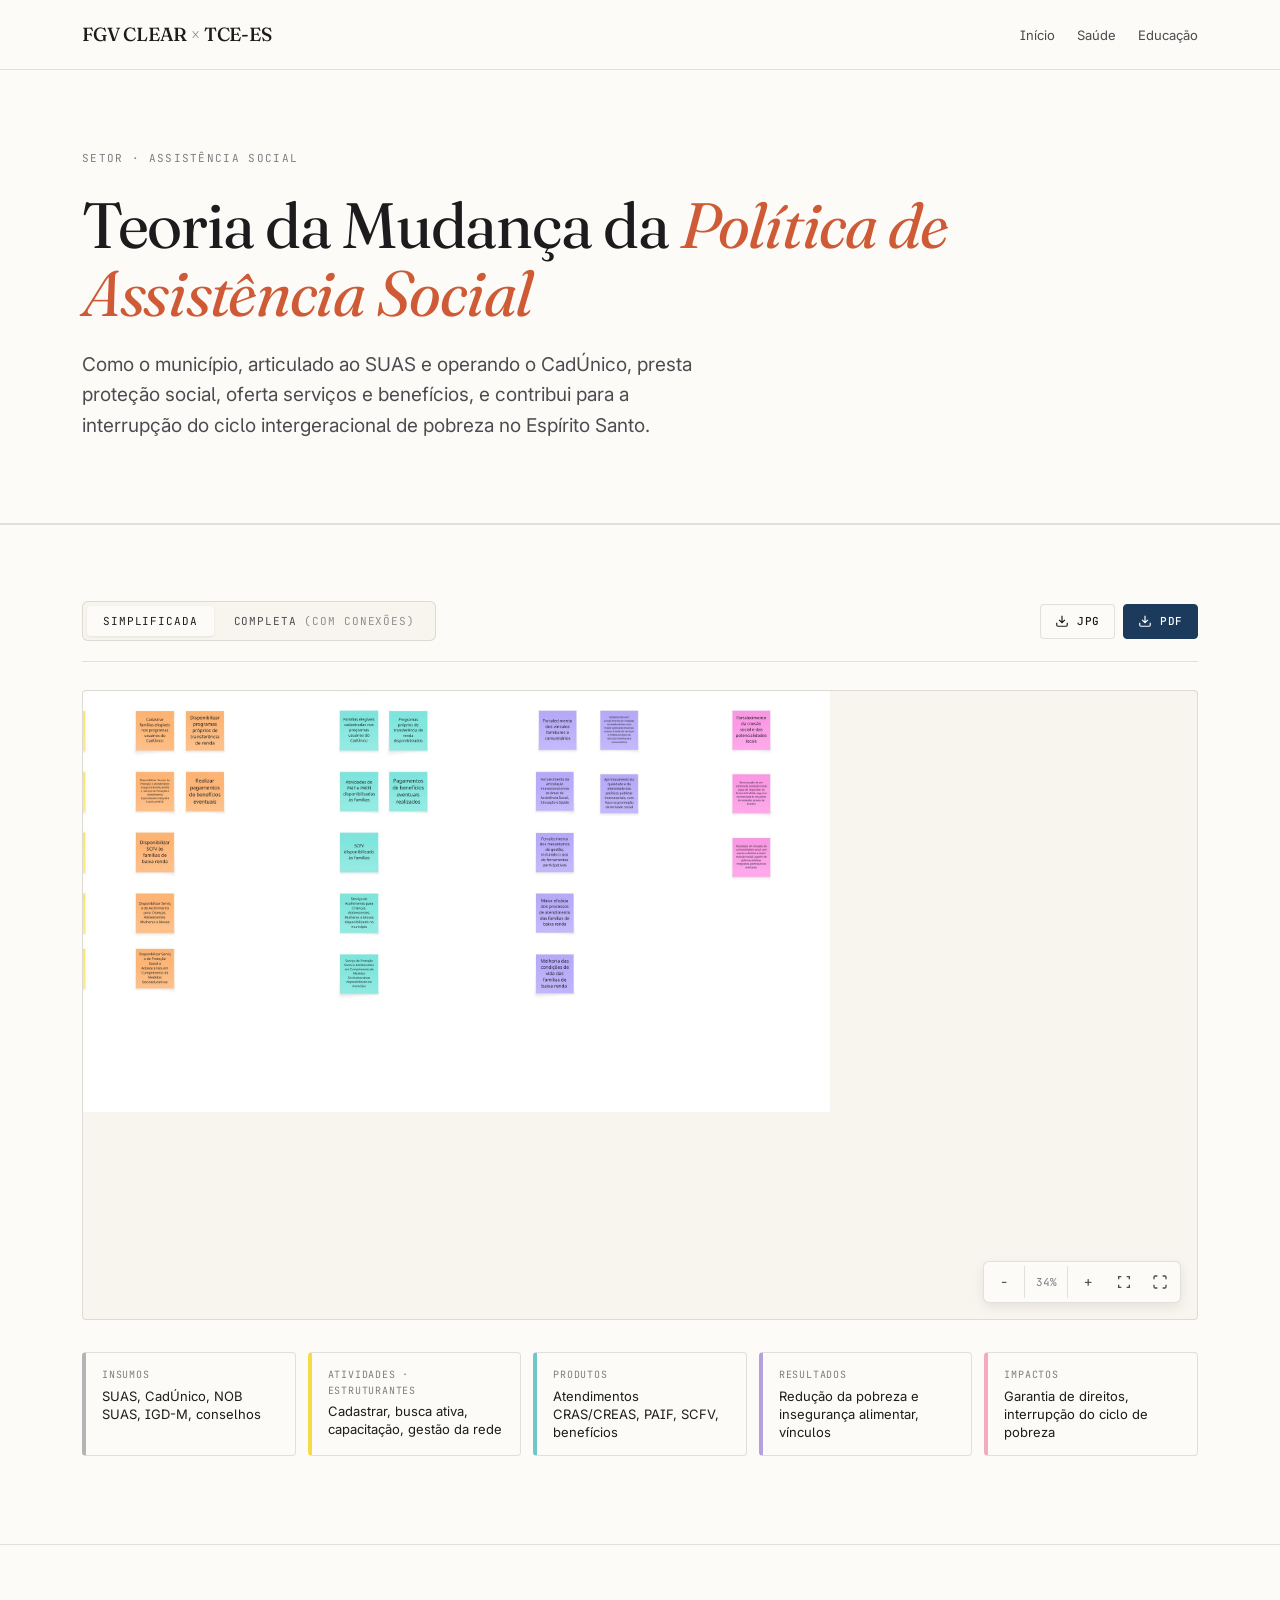
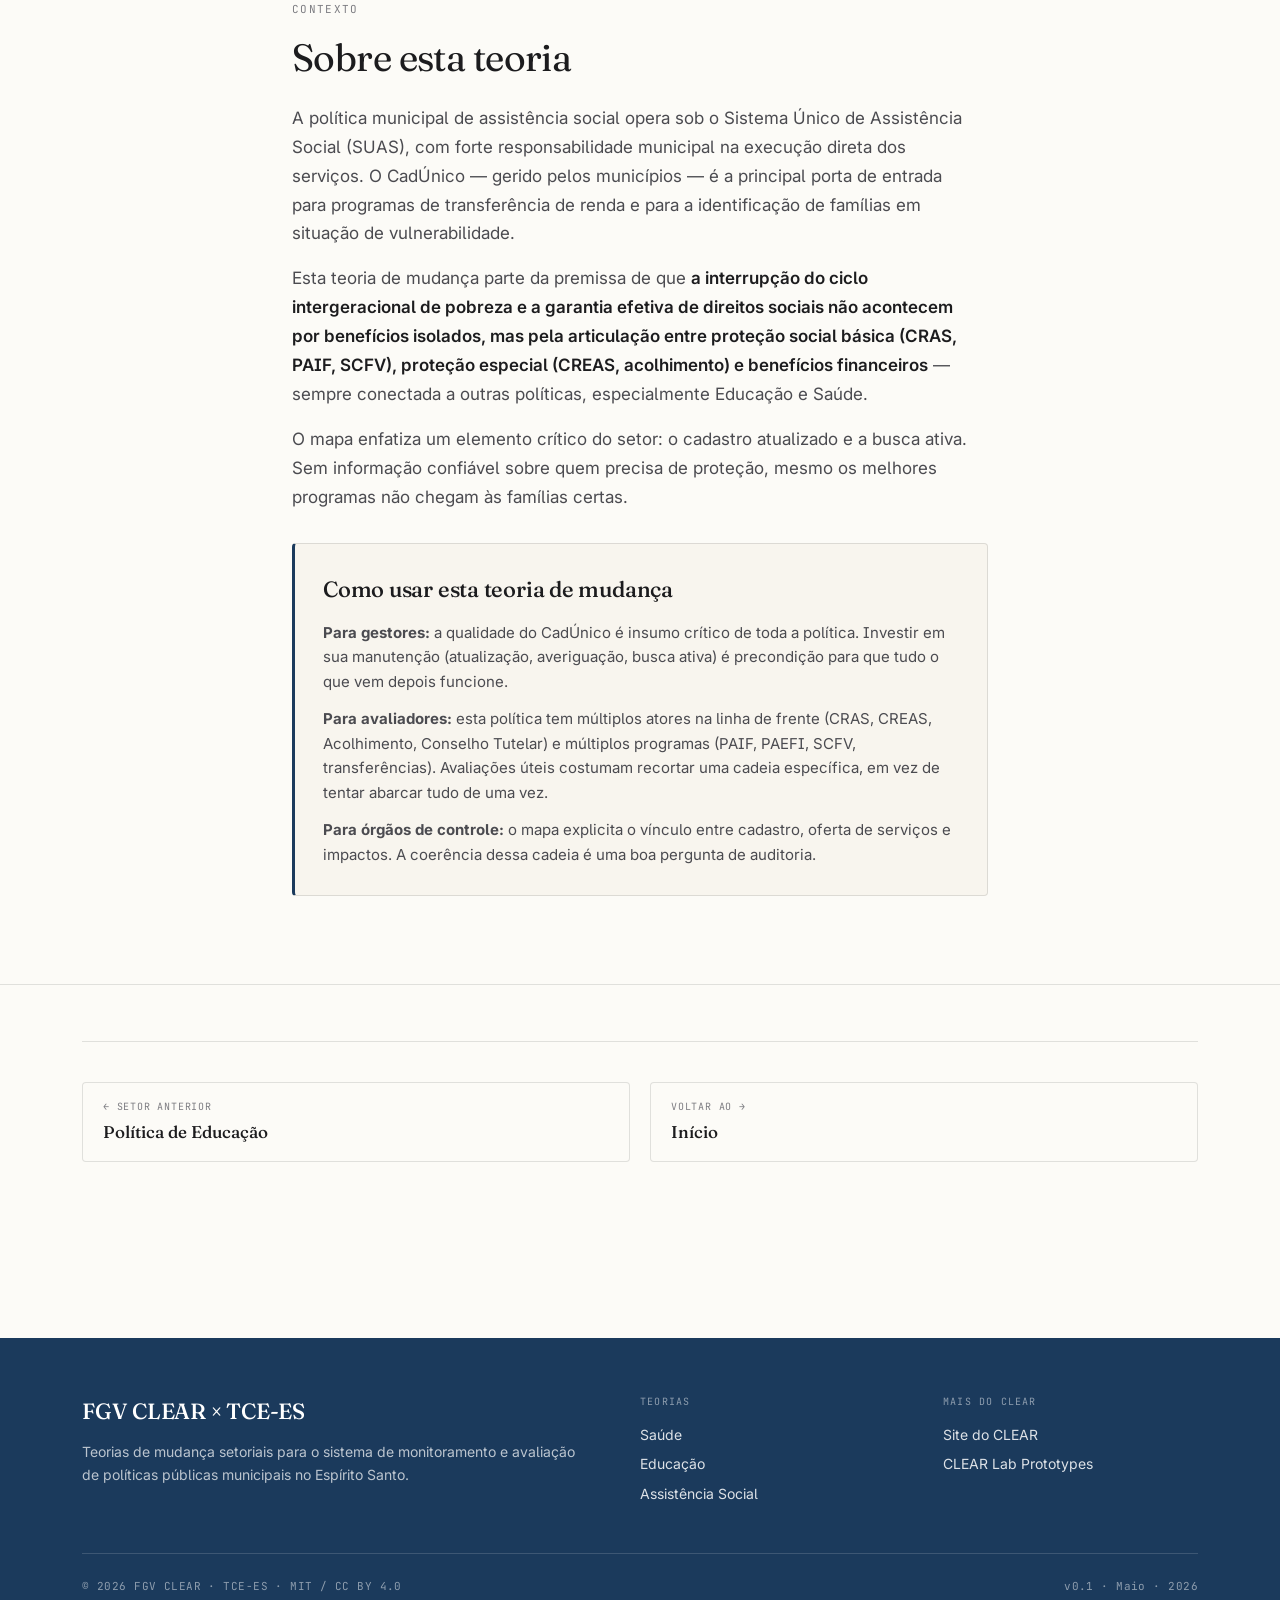
==== assistencia/index.html @ 0ae9018b "Initial commit" ====
<!DOCTYPE html>
<html lang="pt-BR">
<head>
  <meta charset="UTF-8" />
  <meta name="viewport" content="width=device-width, initial-scale=1.0" />
  <title>Teoria da Mudança · Política de Assistência Social — FGV CLEAR × TCE-ES</title>
  <meta name="description" content="Teoria da mudança da política municipal de assistência social: do SUAS e do CadÚnico à proteção social, à transferência de renda e à interrupção do ciclo intergeracional de pobreza." />
  <link rel="preconnect" href="https://fonts.googleapis.com" />
  <link rel="preconnect" href="https://fonts.gstatic.com" crossorigin />
  <link href="https://fonts.googleapis.com/css2?family=Fraunces:ital,opsz,wght@0,9..144,300..700;1,9..144,300..700&family=Inter:wght@400;500;600&family=JetBrains+Mono:wght@400;500&display=swap" rel="stylesheet" />
  <link rel="stylesheet" href="../assets/css/style.css" />
</head>
<body>
  <header class="site-header">
    <div class="wrap site-header-inner">
      <div class="site-brand">
        <a href="../">FGV CLEAR <span class="pipe">×</span> TCE-ES</a>
      </div>
      <nav class="site-nav">
        <a href="../">Início</a>
        <a href="../saude/">Saúde</a>
        <a href="../educacao/">Educação</a>
      </nav>
    </div>
  </header>

  <section class="hero">
    <div class="wrap">
      <div class="hero-vol">Setor · Assistência Social</div>
      <h1>Teoria da Mudança da <em>Política de Assistência Social</em></h1>
      <p class="hero-lede">Como o município, articulado ao SUAS e operando o CadÚnico, presta proteção social, oferta serviços e benefícios, e contribui para a interrupção do ciclo intergeracional de pobreza no Espírito Santo.</p>
    </div>
  </section>

  <section>
    <div class="wrap">
      <div class="viewer-toolbar">
        <div class="viewer-tabs" role="tablist">
          <button
            class="viewer-tab active"
            data-viewer-tab
            data-src="../assets/tdms/assistencia-simplificada.jpg"
            data-hd-src="../assets/tdms/assistencia-simplificada-hd.jpg"
            role="tab"
            aria-selected="true"
          >Simplificada</button>
          <button
            class="viewer-tab"
            data-viewer-tab
            data-src="../assets/tdms/assistencia-completa.jpg"
            data-hd-src="../assets/tdms/assistencia-completa-hd.jpg"
            role="tab"
            aria-selected="false"
          >Completa <span style="opacity:.6">(com conexões)</span></button>
        </div>
        <div class="viewer-actions">
          <a class="btn" href="../assets/tdms/assistencia-simplificada-hd.jpg" download data-download-jpg>
            <svg viewBox="0 0 24 24" fill="none" stroke="currentColor" stroke-width="2"><path d="M21 15v4a2 2 0 0 1-2 2H5a2 2 0 0 1-2-2v-4M7 10l5 5 5-5M12 15V3"/></svg>
            JPG
          </a>
          <a class="btn btn-primary" href="../assets/tdms/assistencia.pdf" download>
            <svg viewBox="0 0 24 24" fill="none" stroke="currentColor" stroke-width="2"><path d="M21 15v4a2 2 0 0 1-2 2H5a2 2 0 0 1-2-2v-4M7 10l5 5 5-5M12 15V3"/></svg>
            PDF
          </a>
        </div>
      </div>

      <div class="viewer-canvas" id="canvas">
        <div class="viewer-hint">Arraste para mover · Scroll ou pinça para zoom · Duplo clique para aproximar</div>
        <div class="viewer-img-wrap">
          <img class="viewer-img" src="../assets/tdms/assistencia-simplificada.jpg" alt="Teoria da Mudança da Política de Assistência Social" draggable="false" />
        </div>
        <div class="viewer-controls">
          <button class="viewer-ctrl" data-zoom-out title="Diminuir zoom">−</button>
          <span class="viewer-zoom-level" data-zoom-level>100%</span>
          <button class="viewer-ctrl" data-zoom-in title="Aumentar zoom">+</button>
          <button class="viewer-ctrl" data-zoom-fit title="Ajustar à tela">
            <svg viewBox="0 0 24 24" fill="none" stroke="currentColor" stroke-width="2"><path d="M4 8V4h4M16 4h4v4M20 16v4h-4M8 20H4v-4"/></svg>
          </button>
          <button class="viewer-ctrl" data-fullscreen title="Tela cheia">
            <svg viewBox="0 0 24 24" fill="none" stroke="currentColor" stroke-width="2"><path d="M8 3H5a2 2 0 0 0-2 2v3m18 0V5a2 2 0 0 0-2-2h-3m0 18h3a2 2 0 0 0 2-2v-3M3 16v3a2 2 0 0 0 2 2h3"/></svg>
          </button>
        </div>
      </div>

      <div class="legend">
        <div class="legend-item insumos">
          <div class="legend-label">Insumos</div>
          <div class="legend-desc">SUAS, CadÚnico, NOB SUAS, IGD-M, conselhos</div>
        </div>
        <div class="legend-item atividades">
          <div class="legend-label">Atividades · estruturantes</div>
          <div class="legend-desc">Cadastrar, busca ativa, capacitação, gestão da rede</div>
        </div>
        <div class="legend-item produtos">
          <div class="legend-label">Produtos</div>
          <div class="legend-desc">Atendimentos CRAS/CREAS, PAIF, SCFV, benefícios</div>
        </div>
        <div class="legend-item resultados">
          <div class="legend-label">Resultados</div>
          <div class="legend-desc">Redução da pobreza e insegurança alimentar, vínculos</div>
        </div>
        <div class="legend-item impactos">
          <div class="legend-label">Impactos</div>
          <div class="legend-desc">Garantia de direitos, interrupção do ciclo de pobreza</div>
        </div>
      </div>
    </div>
  </section>

  <section>
    <div class="wrap-narrow">
      <div class="section-label">Contexto</div>
      <h2 class="section-title">Sobre esta teoria</h2>
      <div class="prose">
        <p>A política municipal de assistência social opera sob o Sistema Único de Assistência Social (SUAS), com forte responsabilidade municipal na execução direta dos serviços. O CadÚnico — gerido pelos municípios — é a principal porta de entrada para programas de transferência de renda e para a identificação de famílias em situação de vulnerabilidade.</p>
        <p>Esta teoria de mudança parte da premissa de que <strong>a interrupção do ciclo intergeracional de pobreza e a garantia efetiva de direitos sociais não acontecem por benefícios isolados, mas pela articulação entre proteção social básica (CRAS, PAIF, SCFV), proteção especial (CREAS, acolhimento) e benefícios financeiros</strong> — sempre conectada a outras políticas, especialmente Educação e Saúde.</p>
        <p>O mapa enfatiza um elemento crítico do setor: o cadastro atualizado e a busca ativa. Sem informação confiável sobre quem precisa de proteção, mesmo os melhores programas não chegam às famílias certas.</p>
      </div>

      <div class="context-box">
        <h3>Como usar esta teoria de mudança</h3>
        <p><strong>Para gestores:</strong> a qualidade do CadÚnico é insumo crítico de toda a política. Investir em sua manutenção (atualização, averiguação, busca ativa) é precondição para que tudo o que vem depois funcione.</p>
        <p><strong>Para avaliadores:</strong> esta política tem múltiplos atores na linha de frente (CRAS, CREAS, Acolhimento, Conselho Tutelar) e múltiplos programas (PAIF, PAEFI, SCFV, transferências). Avaliações úteis costumam recortar uma cadeia específica, em vez de tentar abarcar tudo de uma vez.</p>
        <p><strong>Para órgãos de controle:</strong> o mapa explicita o vínculo entre cadastro, oferta de serviços e impactos. A coerência dessa cadeia é uma boa pergunta de auditoria.</p>
      </div>
    </div>
  </section>

  <section>
    <div class="wrap">
      <div class="pager">
        <a href="../educacao/" class="pager-link">
          <span class="pager-link-label">← Setor anterior</span>
          <span class="pager-link-title">Política de Educação</span>
        </a>
        <a href="../" class="pager-link">
          <span class="pager-link-label">Voltar ao →</span>
          <span class="pager-link-title">Início</span>
        </a>
      </div>
    </div>
  </section>

  <footer class="site-footer">
    <div class="wrap">
      <div class="footer-grid">
        <div>
          <div class="footer-brand">FGV CLEAR × TCE-ES</div>
          <p class="footer-tag">Teorias de mudança setoriais para o sistema de monitoramento e avaliação de políticas públicas municipais no Espírito Santo.</p>
        </div>
        <div class="footer-col">
          <div class="footer-col-label">Teorias</div>
          <a href="../saude/">Saúde</a>
          <a href="../educacao/">Educação</a>
          <a href="../assistencia/">Assistência Social</a>
        </div>
        <div class="footer-col">
          <div class="footer-col-label">Mais do CLEAR</div>
          <a href="https://fgvclear.org" target="_blank" rel="noopener">Site do CLEAR</a>
          <a href="https://caiodesouzacastro.github.io/clear-lab-prototypes/" target="_blank" rel="noopener">CLEAR Lab Prototypes</a>
        </div>
      </div>
      <div class="footer-bottom">
        <span>© 2026 FGV CLEAR · TCE-ES · MIT / CC BY 4.0</span>
        <span>v0.1 · Maio · 2026</span>
      </div>
    </div>
  </footer>

  <script src="../assets/js/viewer.js"></script>
</body>
</html>
---- assets/css/style.css ----
/* CLEAR × TCE-ES — Teorias de Mudança Setoriais
   Design system herdado do clear-lab-prototypes, adaptado pra TCE-ES.
*/

:root {
  /* Paleta CLEAR */
  --clear-blue: rgb(27, 58, 92);
  --clear-blue-light: rgb(58, 95, 130);
  --clear-salmon: rgb(207, 90, 54);
  --clear-green: rgb(45, 120, 65);
  --clear-amber: rgb(180, 130, 30);
  --clear-purple: rgb(95, 65, 130);

  /* Cores setoriais (espelham as caixas das TdMs) */
  --sector-saude: rgb(190, 50, 70);
  --sector-educacao: rgb(220, 145, 40);
  --sector-assistencia: rgb(95, 65, 130);

  /* Neutros */
  --paper: rgb(252, 251, 247);
  --paper-warm: rgb(248, 245, 238);
  --ink: rgb(28, 28, 30);
  --ink-soft: rgb(75, 75, 80);
  --ink-mute: rgb(125, 125, 130);
  --line: rgba(28, 28, 30, 0.12);
  --line-soft: rgba(28, 28, 30, 0.06);

  /* Tipografia */
  --font-serif: 'Fraunces', Georgia, 'Times New Roman', serif;
  --font-sans: 'Inter', -apple-system, BlinkMacSystemFont, 'Segoe UI', sans-serif;
  --font-mono: 'JetBrains Mono', 'Courier New', monospace;
}

@media (prefers-color-scheme: dark) {
  :root {
    --paper: rgb(20, 22, 28);
    --paper-warm: rgb(28, 30, 36);
    --ink: rgb(240, 238, 232);
    --ink-soft: rgb(195, 192, 185);
    --ink-mute: rgb(140, 138, 132);
    --line: rgba(240, 238, 232, 0.14);
    --line-soft: rgba(240, 238, 232, 0.07);
  }
}

* { box-sizing: border-box; margin: 0; padding: 0; }

html { scroll-behavior: smooth; }

body {
  font-family: var(--font-sans);
  background: var(--paper);
  color: var(--ink);
  line-height: 1.55;
  font-feature-settings: 'ss01', 'ss02';
  -webkit-font-smoothing: antialiased;
}

a { color: inherit; text-decoration: none; }

img { max-width: 100%; display: block; }

/* ---------- Layout ---------- */
.wrap {
  max-width: 1180px;
  margin: 0 auto;
  padding: 0 32px;
}

.wrap-narrow {
  max-width: 760px;
  margin: 0 auto;
  padding: 0 32px;
}

@media (max-width: 720px) {
  .wrap, .wrap-narrow { padding: 0 20px; }
}

/* ---------- Cabeçalho compartilhado ---------- */
.site-header {
  border-bottom: 1px solid var(--line);
  padding: 20px 0;
  background: var(--paper);
  position: sticky;
  top: 0;
  z-index: 50;
  backdrop-filter: blur(8px);
  background: color-mix(in srgb, var(--paper) 92%, transparent);
}

.site-header-inner {
  display: flex;
  align-items: center;
  justify-content: space-between;
  gap: 20px;
}

.site-brand {
  display: flex;
  align-items: baseline;
  gap: 14px;
  font-family: var(--font-serif);
  font-weight: 500;
  font-size: 19px;
  letter-spacing: -0.01em;
}

.site-brand .pipe {
  color: var(--ink-mute);
  font-weight: 300;
}

.site-brand a:hover { color: var(--clear-salmon); }

.site-nav {
  display: flex;
  gap: 22px;
  font-size: 13px;
  color: var(--ink-soft);
}

.site-nav a:hover { color: var(--clear-salmon); }

@media (max-width: 600px) {
  .site-header-inner { flex-direction: column; align-items: flex-start; }
  .site-brand { font-size: 16px; }
  .site-nav { font-size: 12px; gap: 16px; }
}

/* ---------- Hero ---------- */
.hero {
  padding: 80px 0 50px;
  border-bottom: 1px solid var(--line);
}

.hero-vol {
  font-family: var(--font-mono);
  font-size: 11px;
  letter-spacing: 0.12em;
  text-transform: uppercase;
  color: var(--ink-mute);
  margin-bottom: 24px;
}

.hero h1 {
  font-family: var(--font-serif);
  font-weight: 400;
  font-size: clamp(38px, 5.5vw, 64px);
  line-height: 1.05;
  letter-spacing: -0.02em;
  color: var(--ink);
  margin-bottom: 24px;
  max-width: 880px;
}

.hero h1 em {
  font-style: italic;
  color: var(--clear-salmon);
}

.hero-lede {
  font-size: 19px;
  line-height: 1.6;
  color: var(--ink-soft);
  max-width: 640px;
  margin-bottom: 32px;
}

.hero-meta {
  display: flex;
  flex-wrap: wrap;
  gap: 20px 32px;
  font-size: 13px;
  color: var(--ink-mute);
  font-family: var(--font-mono);
}

.hero-meta span strong {
  display: block;
  font-family: var(--font-sans);
  font-size: 14px;
  color: var(--ink);
  font-weight: 500;
  margin-top: 4px;
}

/* ---------- Conteúdo ---------- */
section { padding: 56px 0; }
section + section { border-top: 1px solid var(--line); }

.section-label {
  font-family: var(--font-mono);
  font-size: 11px;
  letter-spacing: 0.12em;
  text-transform: uppercase;
  color: var(--ink-mute);
  margin-bottom: 18px;
}

.section-title {
  font-family: var(--font-serif);
  font-weight: 400;
  font-size: clamp(28px, 3.5vw, 38px);
  line-height: 1.15;
  letter-spacing: -0.015em;
  margin-bottom: 24px;
}

.prose {
  font-size: 17px;
  line-height: 1.7;
  color: var(--ink-soft);
  max-width: 680px;
}

.prose p + p { margin-top: 16px; }

.prose strong { color: var(--ink); font-weight: 600; }

/* ---------- Cards de TdMs ---------- */
.tdms-grid {
  display: grid;
  grid-template-columns: repeat(auto-fit, minmax(320px, 1fr));
  gap: 28px;
  margin-top: 32px;
}

.tdm-card {
  border: 1px solid var(--line);
  border-radius: 4px;
  overflow: hidden;
  background: var(--paper);
  transition: transform 0.25s ease, border-color 0.25s ease, box-shadow 0.25s ease;
  display: flex;
  flex-direction: column;
}

.tdm-card:hover {
  transform: translateY(-3px);
  border-color: var(--ink-soft);
  box-shadow: 0 12px 32px rgba(0,0,0,0.06);
}

.tdm-card-thumb {
  aspect-ratio: 16 / 9;
  background: var(--paper-warm);
  overflow: hidden;
  position: relative;
  border-bottom: 1px solid var(--line);
}

.tdm-card-thumb img {
  width: 100%;
  height: 100%;
  object-fit: cover;
  object-position: left top;
}

.tdm-card-body { padding: 24px; flex: 1; display: flex; flex-direction: column; }

.tdm-card-tag {
  font-family: var(--font-mono);
  font-size: 10px;
  letter-spacing: 0.12em;
  text-transform: uppercase;
  margin-bottom: 14px;
  padding: 4px 10px;
  border-radius: 99px;
  align-self: flex-start;
  background: var(--paper-warm);
  border: 1px solid var(--line);
}

.tdm-card-tag.saude { color: var(--sector-saude); border-color: color-mix(in srgb, var(--sector-saude) 30%, transparent); }
.tdm-card-tag.educacao { color: var(--sector-educacao); border-color: color-mix(in srgb, var(--sector-educacao) 30%, transparent); }
.tdm-card-tag.assistencia { color: var(--sector-assistencia); border-color: color-mix(in srgb, var(--sector-assistencia) 30%, transparent); }

.tdm-card h3 {
  font-family: var(--font-serif);
  font-weight: 500;
  font-size: 24px;
  letter-spacing: -0.01em;
  margin-bottom: 10px;
  line-height: 1.2;
}

.tdm-card p {
  font-size: 14px;
  color: var(--ink-soft);
  line-height: 1.6;
  margin-bottom: 20px;
}

.tdm-card-cta {
  font-family: var(--font-mono);
  font-size: 11px;
  letter-spacing: 0.08em;
  text-transform: uppercase;
  color: var(--ink);
  border-bottom: 1px solid var(--ink);
  padding-bottom: 2px;
  align-self: flex-start;
  margin-top: auto;
  transition: color 0.2s, border-color 0.2s;
}

.tdm-card:hover .tdm-card-cta {
  color: var(--clear-salmon);
  border-color: var(--clear-salmon);
}

/* ---------- Manifesto (na home) ---------- */
.manifesto {
  background: var(--paper-warm);
  padding: 64px 0;
  border-top: 1px solid var(--line);
  border-bottom: 1px solid var(--line);
}

.manifesto-grid {
  display: grid;
  grid-template-columns: 1fr 1fr;
  gap: 48px;
  max-width: 900px;
  margin: 0 auto;
}

@media (max-width: 720px) { .manifesto-grid { grid-template-columns: 1fr; gap: 32px; } }

.manifesto h2 {
  font-family: var(--font-serif);
  font-weight: 400;
  font-size: 30px;
  line-height: 1.2;
  letter-spacing: -0.015em;
  margin-bottom: 16px;
}

.manifesto p {
  font-size: 16px;
  line-height: 1.7;
  color: var(--ink-soft);
}

.manifesto p + p { margin-top: 14px; }

/* ---------- Viewer (página interna) ---------- */
.viewer-toolbar {
  display: flex;
  align-items: center;
  justify-content: space-between;
  gap: 20px;
  flex-wrap: wrap;
  padding: 20px 0;
  border-bottom: 1px solid var(--line);
}

.viewer-tabs {
  display: flex;
  gap: 4px;
  padding: 4px;
  background: var(--paper-warm);
  border-radius: 6px;
  border: 1px solid var(--line);
}

.viewer-tab {
  padding: 8px 16px;
  font-family: var(--font-mono);
  font-size: 11px;
  letter-spacing: 0.08em;
  text-transform: uppercase;
  cursor: pointer;
  border: none;
  background: none;
  color: var(--ink-soft);
  border-radius: 4px;
  transition: all 0.2s;
}

.viewer-tab:hover { color: var(--ink); }

.viewer-tab.active {
  background: var(--paper);
  color: var(--ink);
  box-shadow: 0 1px 3px rgba(0,0,0,0.08);
}

.viewer-actions {
  display: flex;
  gap: 8px;
  align-items: center;
}

.btn {
  display: inline-flex;
  align-items: center;
  gap: 8px;
  padding: 8px 14px;
  border: 1px solid var(--line);
  border-radius: 4px;
  background: var(--paper);
  color: var(--ink);
  font-family: var(--font-mono);
  font-size: 11px;
  letter-spacing: 0.06em;
  text-transform: uppercase;
  cursor: pointer;
  transition: all 0.2s;
  font-weight: 500;
}

.btn:hover {
  border-color: var(--ink-soft);
  background: var(--paper-warm);
}

.btn-primary {
  background: var(--clear-blue);
  border-color: var(--clear-blue);
  color: white;
}

.btn-primary:hover { background: var(--clear-blue-light); border-color: var(--clear-blue-light); }

.btn svg { width: 14px; height: 14px; }

/* ---------- Viewer canvas ---------- */
.viewer-canvas {
  background: var(--paper-warm);
  border: 1px solid var(--line);
  border-radius: 4px;
  overflow: hidden;
  position: relative;
  margin: 28px 0;
  cursor: grab;
  user-select: none;
  height: 70vh;
  min-height: 500px;
}

.viewer-canvas:active { cursor: grabbing; }

.viewer-canvas.is-fullscreen {
  position: fixed;
  inset: 0;
  z-index: 100;
  margin: 0;
  border-radius: 0;
  height: 100vh;
}

.viewer-img-wrap {
  position: absolute;
  inset: 0;
  display: flex;
  align-items: center;
  justify-content: center;
  transform-origin: 0 0;
  transition: transform 0.05s ease-out;
}

.viewer-img {
  max-width: none;
  max-height: none;
  user-select: none;
  -webkit-user-drag: none;
}

.viewer-controls {
  position: absolute;
  bottom: 16px;
  right: 16px;
  display: flex;
  gap: 4px;
  background: var(--paper);
  border: 1px solid var(--line);
  border-radius: 6px;
  padding: 4px;
  box-shadow: 0 4px 12px rgba(0,0,0,0.08);
}

.viewer-ctrl {
  width: 32px;
  height: 32px;
  border: none;
  background: none;
  color: var(--ink-soft);
  cursor: pointer;
  border-radius: 4px;
  display: flex;
  align-items: center;
  justify-content: center;
  transition: all 0.15s;
  font-family: var(--font-mono);
  font-size: 14px;
}

.viewer-ctrl:hover { background: var(--paper-warm); color: var(--ink); }

.viewer-ctrl svg { width: 16px; height: 16px; }

.viewer-zoom-level {
  font-family: var(--font-mono);
  font-size: 11px;
  color: var(--ink-mute);
  padding: 0 10px;
  display: flex;
  align-items: center;
  min-width: 44px;
  justify-content: center;
  border-left: 1px solid var(--line);
  border-right: 1px solid var(--line);
}

.viewer-hint {
  position: absolute;
  top: 16px;
  left: 16px;
  font-family: var(--font-mono);
  font-size: 10px;
  letter-spacing: 0.08em;
  text-transform: uppercase;
  color: var(--ink-mute);
  background: color-mix(in srgb, var(--paper) 90%, transparent);
  padding: 6px 10px;
  border-radius: 4px;
  border: 1px solid var(--line);
  pointer-events: none;
}

/* ---------- Legenda ---------- */
.legend {
  display: grid;
  grid-template-columns: repeat(5, 1fr);
  gap: 12px;
  margin: 32px 0;
}

@media (max-width: 720px) { .legend { grid-template-columns: repeat(2, 1fr); } }

.legend-item {
  padding: 14px 16px;
  border: 1px solid var(--line);
  border-radius: 4px;
  background: var(--paper);
  border-left: 4px solid;
}

.legend-item.insumos { border-left-color: rgb(180, 180, 180); }
.legend-item.atividades { border-left-color: rgb(245, 220, 70); }
.legend-item.atividades-2 { border-left-color: rgb(245, 175, 90); }
.legend-item.produtos { border-left-color: rgb(110, 200, 200); }
.legend-item.resultados { border-left-color: rgb(180, 160, 220); }
.legend-item.impactos { border-left-color: rgb(245, 170, 195); }

.legend-label {
  font-family: var(--font-mono);
  font-size: 10px;
  letter-spacing: 0.08em;
  text-transform: uppercase;
  color: var(--ink-mute);
  margin-bottom: 4px;
}

.legend-desc {
  font-size: 13px;
  color: var(--ink);
  line-height: 1.4;
}

/* ---------- Sobre / contexto ---------- */
.context-box {
  background: var(--paper-warm);
  border: 1px solid var(--line);
  border-left: 3px solid var(--clear-blue);
  padding: 28px;
  border-radius: 4px;
  margin: 32px 0;
}

.context-box h3 {
  font-family: var(--font-serif);
  font-size: 22px;
  font-weight: 500;
  letter-spacing: -0.01em;
  margin-bottom: 14px;
}

.context-box p {
  font-size: 15px;
  line-height: 1.65;
  color: var(--ink-soft);
}

.context-box p + p { margin-top: 12px; }

/* ---------- Como ler / instruções ---------- */
.howto {
  display: grid;
  grid-template-columns: repeat(auto-fit, minmax(200px, 1fr));
  gap: 20px;
  margin: 28px 0;
}

.howto-item {
  padding: 20px;
  border: 1px solid var(--line);
  border-radius: 4px;
  background: var(--paper);
}

.howto-num {
  font-family: var(--font-serif);
  font-style: italic;
  font-size: 32px;
  color: var(--clear-salmon);
  line-height: 1;
  margin-bottom: 8px;
}

.howto-label {
  font-family: var(--font-mono);
  font-size: 10px;
  letter-spacing: 0.08em;
  text-transform: uppercase;
  color: var(--ink-mute);
  margin-bottom: 6px;
}

.howto-text {
  font-size: 14px;
  line-height: 1.55;
  color: var(--ink-soft);
}

/* ---------- Próximo / navegação inter-páginas ---------- */
.pager {
  display: flex;
  justify-content: space-between;
  gap: 20px;
  padding: 40px 0;
  border-top: 1px solid var(--line);
  flex-wrap: wrap;
}

.pager-link {
  display: flex;
  flex-direction: column;
  gap: 4px;
  padding: 16px 20px;
  border: 1px solid var(--line);
  border-radius: 4px;
  transition: all 0.2s;
  flex: 1;
  min-width: 200px;
  background: var(--paper);
}

.pager-link:hover { border-color: var(--clear-salmon); background: var(--paper-warm); }

.pager-link-label {
  font-family: var(--font-mono);
  font-size: 10px;
  letter-spacing: 0.08em;
  text-transform: uppercase;
  color: var(--ink-mute);
}

.pager-link-title {
  font-family: var(--font-serif);
  font-size: 17px;
  font-weight: 500;
  color: var(--ink);
}

/* ---------- Footer ---------- */
.site-footer {
  background: var(--clear-blue);
  color: rgba(255,255,255,0.85);
  padding: 56px 0 40px;
  margin-top: 80px;
}

.site-footer .wrap { color: inherit; }

.footer-grid {
  display: grid;
  grid-template-columns: 2fr 1fr 1fr;
  gap: 48px;
  margin-bottom: 40px;
}

@media (max-width: 720px) { .footer-grid { grid-template-columns: 1fr; gap: 32px; } }

.footer-brand {
  font-family: var(--font-serif);
  font-size: 22px;
  font-weight: 500;
  letter-spacing: -0.01em;
  margin-bottom: 12px;
  color: white;
}

.footer-tag {
  font-size: 14px;
  line-height: 1.65;
  color: rgba(255,255,255,0.7);
}

.footer-col-label {
  font-family: var(--font-mono);
  font-size: 10px;
  letter-spacing: 0.12em;
  text-transform: uppercase;
  color: rgba(255,255,255,0.5);
  margin-bottom: 14px;
}

.footer-col a {
  display: block;
  font-size: 14px;
  color: rgba(255,255,255,0.85);
  margin-bottom: 8px;
  transition: color 0.2s;
}

.footer-col a:hover { color: white; }

.footer-bottom {
  border-top: 1px solid rgba(255,255,255,0.15);
  padding-top: 24px;
  display: flex;
  justify-content: space-between;
  gap: 20px;
  font-family: var(--font-mono);
  font-size: 11px;
  color: rgba(255,255,255,0.5);
  flex-wrap: wrap;
  letter-spacing: 0.04em;
}

/* ---------- Utils ---------- */
.spacer-sm { height: 24px; }
.spacer { height: 40px; }
.spacer-lg { height: 64px; }
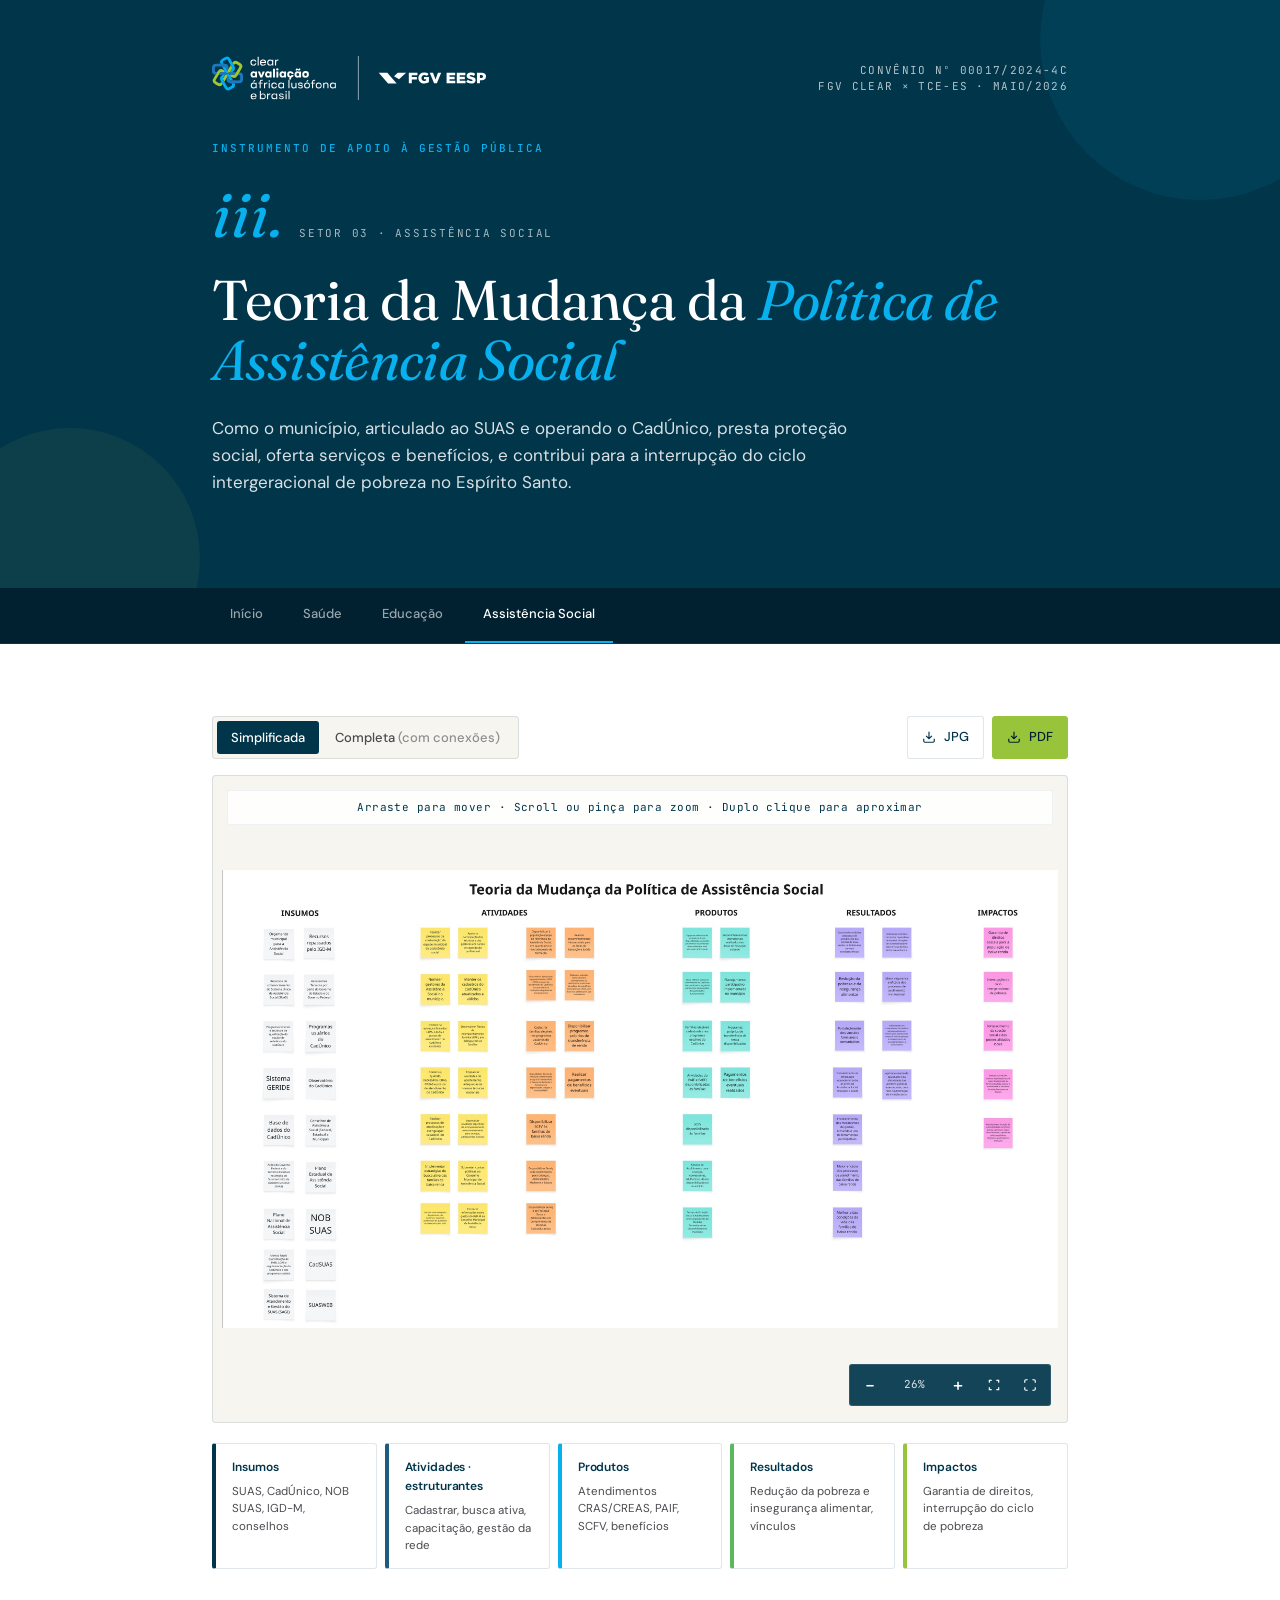
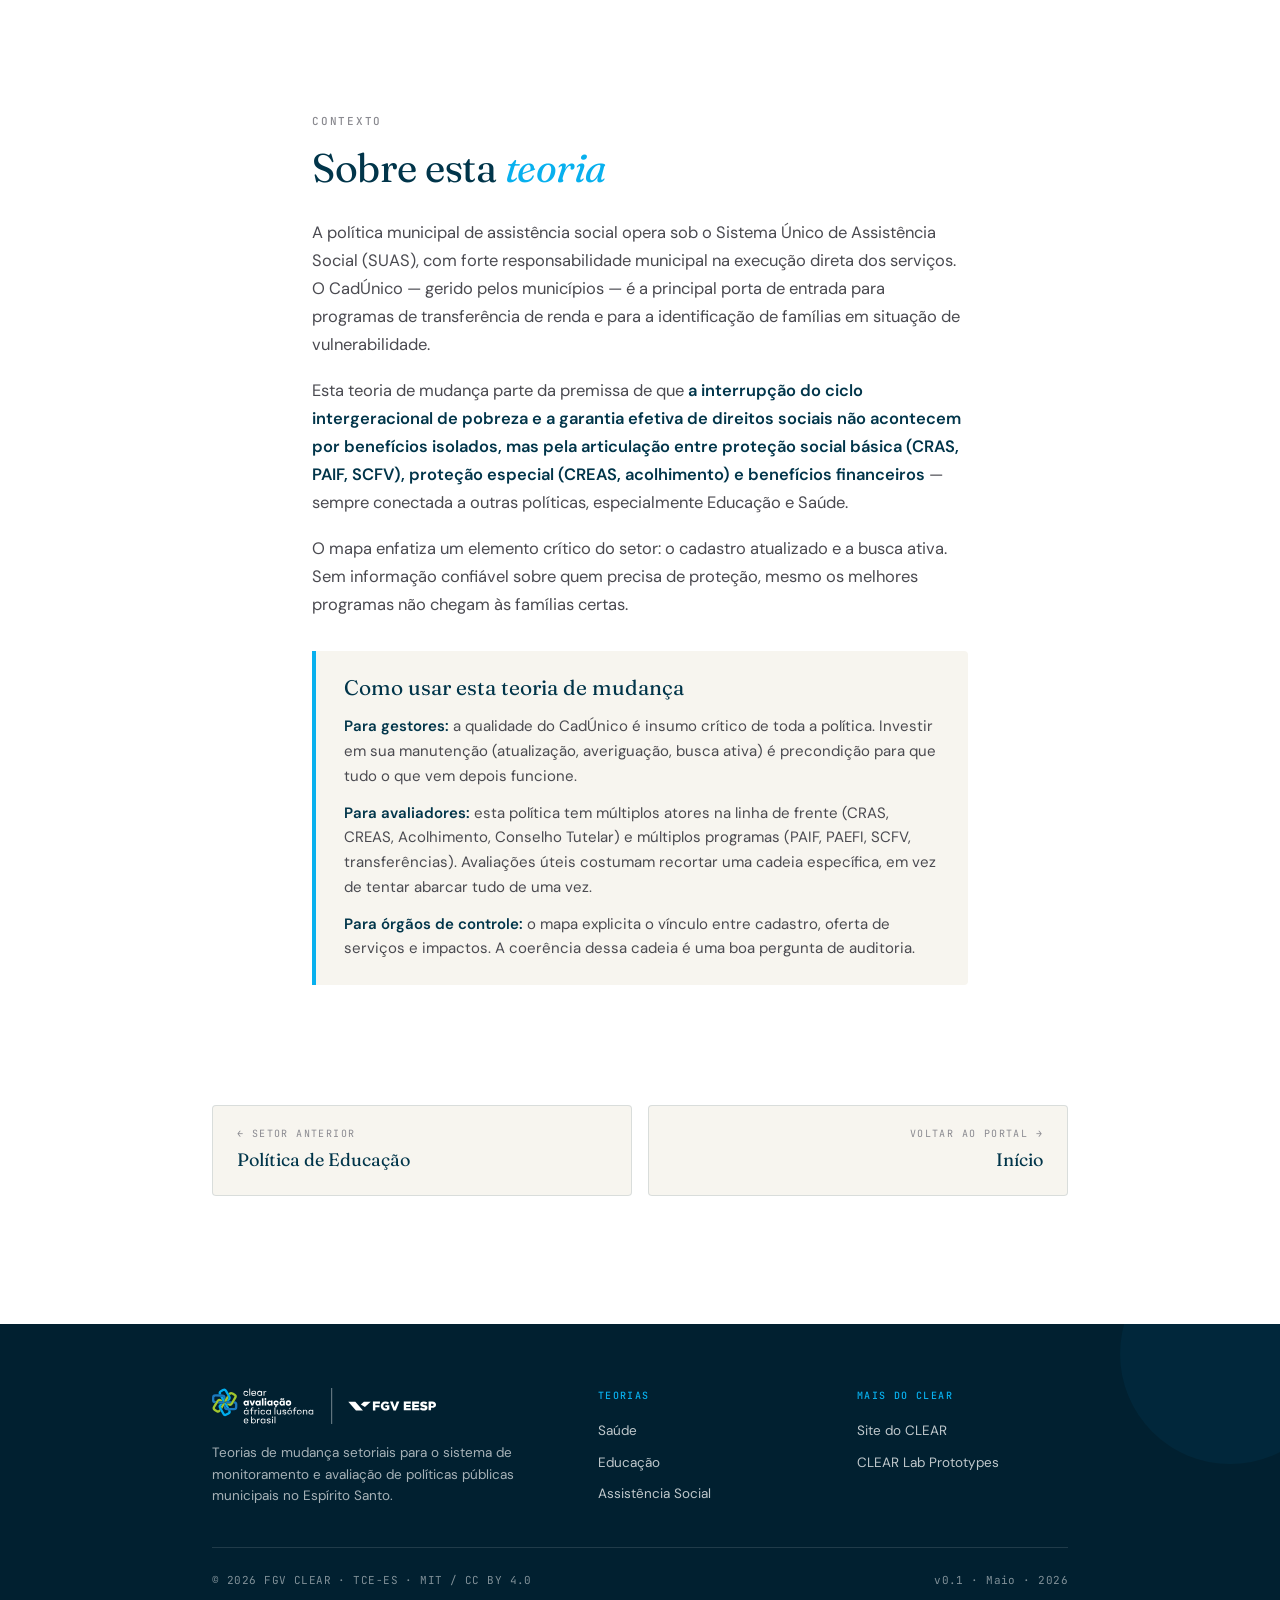
==== commit 991335a5: "forma" ====
--- a/assistencia/index.html
+++ b/assistencia/index.html
@@ -4,33 +4,47 @@
   <meta charset="UTF-8" />
   <meta name="viewport" content="width=device-width, initial-scale=1.0" />
   <title>Teoria da Mudança · Política de Assistência Social — FGV CLEAR × TCE-ES</title>
-  <meta name="description" content="Teoria da mudança da política municipal de assistência social: do SUAS e do CadÚnico à proteção social, à transferência de renda e à interrupção do ciclo intergeracional de pobreza." />
+  <meta name="description" content="Teoria da mudança da política municipal de assistência social: do SUAS e do CadÚnico à interrupção do ciclo intergeracional de pobreza." />
   <link rel="preconnect" href="https://fonts.googleapis.com" />
   <link rel="preconnect" href="https://fonts.gstatic.com" crossorigin />
-  <link href="https://fonts.googleapis.com/css2?family=Fraunces:ital,opsz,wght@0,9..144,300..700;1,9..144,300..700&family=Inter:wght@400;500;600&family=JetBrains+Mono:wght@400;500&display=swap" rel="stylesheet" />
+  <link href="https://fonts.googleapis.com/css2?family=Fraunces:ital,opsz,wght@0,9..144,300..700;1,9..144,300..700&family=DM+Sans:wght@400;500;600;700&family=JetBrains+Mono:wght@400;500&display=swap" rel="stylesheet" />
   <link rel="stylesheet" href="../assets/css/style.css" />
 </head>
 <body>
+
   <header class="site-header">
     <div class="wrap site-header-inner">
-      <div class="site-brand">
-        <a href="../">FGV CLEAR <span class="pipe">×</span> TCE-ES</a>
-      </div>
-      <nav class="site-nav">
-        <a href="../">Início</a>
-        <a href="../saude/">Saúde</a>
-        <a href="../educacao/">Educação</a>
-      </nav>
+      <div class="header-top">
+        <a href="../" class="clear-logo" aria-label="FGV CLEAR">
+          <img src="../assets/img/clear-logo-branco.svg" alt="FGV CLEAR" />
+        </a>
+        <div class="header-meta">
+          Convênio nº 00017/2024-4C<br/>
+          FGV CLEAR × TCE-ES · Maio/2026
+        </div>
+      </div>
+
+      <div class="tagline">Instrumento de apoio à gestão pública</div>
+
+      <div class="sector-marker">
+        <div class="sector-num">iii.</div>
+        <div class="sector-tag">Setor 03 · Assistência Social</div>
+      </div>
+
+      <h1>Teoria da Mudança da <em>Política de Assistência Social</em></h1>
+
+      <p class="header-lede">Como o município, articulado ao SUAS e operando o CadÚnico, presta proteção social, oferta serviços e benefícios, e contribui para a interrupção do ciclo intergeracional de pobreza no Espírito Santo.</p>
     </div>
   </header>
 
-  <section class="hero">
-    <div class="wrap">
-      <div class="hero-vol">Setor · Assistência Social</div>
-      <h1>Teoria da Mudança da <em>Política de Assistência Social</em></h1>
-      <p class="hero-lede">Como o município, articulado ao SUAS e operando o CadÚnico, presta proteção social, oferta serviços e benefícios, e contribui para a interrupção do ciclo intergeracional de pobreza no Espírito Santo.</p>
-    </div>
-  </section>
+  <nav class="site-tabs" aria-label="Navegação principal">
+    <div class="wrap tabs-inner">
+      <a class="tab" href="../">Início</a>
+      <a class="tab" href="../saude/">Saúde</a>
+      <a class="tab" href="../educacao/">Educação</a>
+      <a class="tab" href="../assistencia/" aria-current="page">Assistência Social</a>
+    </div>
+  </nav>
 
   <section>
     <div class="wrap">
@@ -111,7 +125,7 @@
   <section>
     <div class="wrap-narrow">
       <div class="section-label">Contexto</div>
-      <h2 class="section-title">Sobre esta teoria</h2>
+      <h2 class="section-title">Sobre esta <em>teoria</em></h2>
       <div class="prose">
         <p>A política municipal de assistência social opera sob o Sistema Único de Assistência Social (SUAS), com forte responsabilidade municipal na execução direta dos serviços. O CadÚnico — gerido pelos municípios — é a principal porta de entrada para programas de transferência de renda e para a identificação de famílias em situação de vulnerabilidade.</p>
         <p>Esta teoria de mudança parte da premissa de que <strong>a interrupção do ciclo intergeracional de pobreza e a garantia efetiva de direitos sociais não acontecem por benefícios isolados, mas pela articulação entre proteção social básica (CRAS, PAIF, SCFV), proteção especial (CREAS, acolhimento) e benefícios financeiros</strong> — sempre conectada a outras políticas, especialmente Educação e Saúde.</p>
@@ -127,7 +141,7 @@
     </div>
   </section>
 
-  <section>
+  <section class="tight">
     <div class="wrap">
       <div class="pager">
         <a href="../educacao/" class="pager-link">
@@ -135,7 +149,7 @@
           <span class="pager-link-title">Política de Educação</span>
         </a>
         <a href="../" class="pager-link">
-          <span class="pager-link-label">Voltar ao →</span>
+          <span class="pager-link-label">Voltar ao portal →</span>
           <span class="pager-link-title">Início</span>
         </a>
       </div>
@@ -146,7 +160,7 @@
     <div class="wrap">
       <div class="footer-grid">
         <div>
-          <div class="footer-brand">FGV CLEAR × TCE-ES</div>
+          <img src="../assets/img/clear-logo-branco.svg" alt="FGV CLEAR" class="footer-logo" />
           <p class="footer-tag">Teorias de mudança setoriais para o sistema de monitoramento e avaliação de políticas públicas municipais no Espírito Santo.</p>
         </div>
         <div class="footer-col">
@@ -168,6 +182,23 @@
     </div>
   </footer>
 
+  <script>
+    (function() {
+      var tabs = document.querySelector('.site-tabs');
+      if (!tabs) return;
+      function update() {
+        var h = document.documentElement;
+        var scrolled = h.scrollTop;
+        var max = h.scrollHeight - h.clientHeight;
+        var pct = max > 0 ? (scrolled / max) * 100 : 0;
+        tabs.style.setProperty('--scroll-progress', pct + '%');
+      }
+      window.addEventListener('scroll', update, { passive: true });
+      window.addEventListener('resize', update);
+      update();
+    })();
+  </script>
+
   <script src="../assets/js/viewer.js"></script>
 </body>
 </html>
--- a/assets/css/style.css
+++ b/assets/css/style.css
@@ -1,748 +1,918 @@
-/* CLEAR × TCE-ES — Teorias de Mudança Setoriais
-   Design system herdado do clear-lab-prototypes, adaptado pra TCE-ES.
-*/
+/* ============================================================
+   CLEAR × TCE-ES — Teorias de Mudança Setoriais
+   Design system Michel (paleta navy/azul-claro/verde, Fraunces+DM Sans)
+   Inclui viewer interativo: tabs, canvas zoom/pan, legenda dos 5 estágios.
+   ============================================================ */
 
 :root {
-  /* Paleta CLEAR */
-  --clear-blue: rgb(27, 58, 92);
-  --clear-blue-light: rgb(58, 95, 130);
-  --clear-salmon: rgb(207, 90, 54);
-  --clear-green: rgb(45, 120, 65);
-  --clear-amber: rgb(180, 130, 30);
-  --clear-purple: rgb(95, 65, 130);
-
-  /* Cores setoriais (espelham as caixas das TdMs) */
-  --sector-saude: rgb(190, 50, 70);
-  --sector-educacao: rgb(220, 145, 40);
-  --sector-assistencia: rgb(95, 65, 130);
-
-  /* Neutros */
-  --paper: rgb(252, 251, 247);
-  --paper-warm: rgb(248, 245, 238);
-  --ink: rgb(28, 28, 30);
-  --ink-soft: rgb(75, 75, 80);
-  --ink-mute: rgb(125, 125, 130);
-  --line: rgba(28, 28, 30, 0.12);
-  --line-soft: rgba(28, 28, 30, 0.06);
+  /* Paleta Michel (design system CLEAR) */
+  --navy: #01354A;
+  --navy2: #012030;
+  --accent-blue: #08B0EE;
+  --accent-green: #98C43B;
+
+  /* Cores por setor (derivadas da paleta Michel) */
+  --saude: #08B0EE;       /* Saúde — azul-claro */
+  --educacao: #98C43B;    /* Educação — verde */
+  --assistencia: #B89030; /* Assistência — âmbar quente */
+
+  /* 5 estágios da cadeia causal (gradient navy → azul-claro → verde) */
+  --stage-insumos:    #01354A;  /* navy */
+  --stage-atividades: #1E5C7E;  /* navy desaturado */
+  --stage-produtos:   #08B0EE;  /* accent-blue */
+  --stage-resultados: #5BB95D;  /* verde médio */
+  --stage-impactos:   #98C43B;  /* accent-green */
+
+  /* Tons de cinza / superfícies */
+  --paper: #FFFFFF;
+  --paper-warm: #F7F5EF;
+  --paper-soft: #FAFAF8;
+  --ink: #1A1A1C;
+  --ink-soft: #4A4A50;
+  --ink-mute: #8A8A90;
+  --line: rgba(1, 53, 74, 0.12);
+  --line-soft: rgba(1, 53, 74, 0.06);
 
   /* Tipografia */
   --font-serif: 'Fraunces', Georgia, 'Times New Roman', serif;
-  --font-sans: 'Inter', -apple-system, BlinkMacSystemFont, 'Segoe UI', sans-serif;
+  --font-sans: 'DM Sans', -apple-system, BlinkMacSystemFont, 'Segoe UI', sans-serif;
   --font-mono: 'JetBrains Mono', 'Courier New', monospace;
 }
 
-@media (prefers-color-scheme: dark) {
-  :root {
-    --paper: rgb(20, 22, 28);
-    --paper-warm: rgb(28, 30, 36);
-    --ink: rgb(240, 238, 232);
-    --ink-soft: rgb(195, 192, 185);
-    --ink-mute: rgb(140, 138, 132);
-    --line: rgba(240, 238, 232, 0.14);
-    --line-soft: rgba(240, 238, 232, 0.07);
-  }
-}
-
 * { box-sizing: border-box; margin: 0; padding: 0; }
-
-html { scroll-behavior: smooth; }
+html {
+  scroll-behavior: smooth;
+  color-scheme: light only;
+  background: var(--paper);
+}
 
 body {
   font-family: var(--font-sans);
   background: var(--paper);
   color: var(--ink);
-  line-height: 1.55;
-  font-feature-settings: 'ss01', 'ss02';
+  line-height: 1.6;
   -webkit-font-smoothing: antialiased;
+  -moz-osx-font-smoothing: grayscale;
 }
 
 a { color: inherit; text-decoration: none; }
-
-img { max-width: 100%; display: block; }
+img, svg { max-width: 100%; display: block; }
+button { font-family: inherit; cursor: pointer; }
 
 /* ---------- Layout ---------- */
-.wrap {
-  max-width: 1180px;
-  margin: 0 auto;
-  padding: 0 32px;
-}
-
-.wrap-narrow {
-  max-width: 760px;
-  margin: 0 auto;
-  padding: 0 32px;
-}
+.wrap { max-width: 920px; margin: 0 auto; padding: 0 32px; }
+.wrap-narrow { max-width: 720px; margin: 0 auto; padding: 0 32px; }
 
 @media (max-width: 720px) {
   .wrap, .wrap-narrow { padding: 0 20px; }
 }
 
-/* ---------- Cabeçalho compartilhado ---------- */
+/* ============================================================
+   HEADER navy com círculos decorativos
+   ============================================================ */
 .site-header {
-  border-bottom: 1px solid var(--line);
-  padding: 20px 0;
-  background: var(--paper);
+  position: relative;
+  background: var(--navy);
+  color: #FFFFFF;
+  padding: 56px 0 64px;
+  overflow: hidden;
+}
+
+.site-header::before {
+  content: "";
+  position: absolute;
+  top: -120px;
+  right: -80px;
+  width: 320px;
+  height: 320px;
+  border-radius: 50%;
+  background: var(--accent-blue);
+  opacity: 0.08;
+  pointer-events: none;
+}
+
+.site-header::after {
+  content: "";
+  position: absolute;
+  bottom: -100px;
+  left: -60px;
+  width: 260px;
+  height: 260px;
+  border-radius: 50%;
+  background: var(--accent-green);
+  opacity: 0.07;
+  pointer-events: none;
+}
+
+.site-header-inner { position: relative; z-index: 2; }
+
+.header-top {
+  display: flex;
+  align-items: center;
+  justify-content: space-between;
+  gap: 24px;
+  margin-bottom: 40px;
+}
+
+.clear-logo { display: block; height: 44px; width: auto; }
+.clear-logo img { height: 100%; width: auto; display: block; }
+
+.header-meta {
+  font-family: var(--font-mono);
+  font-size: 11px;
+  letter-spacing: 0.12em;
+  text-transform: uppercase;
+  color: rgba(255, 255, 255, 0.7);
+  text-align: right;
+  line-height: 1.5;
+}
+
+.tagline {
+  font-family: var(--font-mono);
+  font-size: 11px;
+  letter-spacing: 0.18em;
+  text-transform: uppercase;
+  color: var(--accent-blue);
+  margin-bottom: 24px;
+  font-weight: 500;
+}
+
+.site-header h1 {
+  font-family: var(--font-serif);
+  font-weight: 400;
+  font-size: clamp(34px, 5vw, 56px);
+  line-height: 1.08;
+  letter-spacing: -0.015em;
+  color: #FFFFFF;
+  max-width: 800px;
+  margin-bottom: 24px;
+}
+
+.site-header h1 em {
+  font-style: italic;
+  color: var(--accent-blue);
+  font-weight: 400;
+}
+
+.header-lede {
+  font-size: 17px;
+  line-height: 1.6;
+  color: rgba(255, 255, 255, 0.85);
+  max-width: 660px;
+  margin-bottom: 28px;
+}
+
+.header-meta-row {
+  display: flex;
+  flex-wrap: wrap;
+  gap: 28px 36px;
+  padding-top: 24px;
+  border-top: 1px solid rgba(255, 255, 255, 0.15);
+}
+
+.header-meta-row > span {
+  display: flex;
+  flex-direction: column;
+  gap: 4px;
+  font-family: var(--font-mono);
+  font-size: 10px;
+  letter-spacing: 0.14em;
+  text-transform: uppercase;
+  color: rgba(255, 255, 255, 0.6);
+}
+
+.header-meta-row > span strong {
+  font-family: var(--font-sans);
+  font-size: 14px;
+  font-weight: 500;
+  letter-spacing: 0;
+  text-transform: none;
+  color: #FFFFFF;
+}
+
+/* Marker de setor no header (igual ao cat-marker do mini-guia) */
+.sector-marker {
+  display: flex;
+  align-items: baseline;
+  gap: 16px;
+  margin-bottom: 24px;
+}
+
+.sector-num {
+  font-family: var(--font-serif);
+  font-style: italic;
+  font-size: 64px;
+  font-weight: 400;
+  line-height: 1;
+  color: var(--accent-blue);
+}
+
+.sector-tag {
+  font-family: var(--font-mono);
+  font-size: 11px;
+  letter-spacing: 0.16em;
+  text-transform: uppercase;
+  color: rgba(255, 255, 255, 0.65);
+}
+
+/* ============================================================
+   TABS sticky navy2 com progress bar verde
+   ============================================================ */
+.site-tabs {
   position: sticky;
   top: 0;
   z-index: 50;
-  backdrop-filter: blur(8px);
-  background: color-mix(in srgb, var(--paper) 92%, transparent);
-}
-
-.site-header-inner {
-  display: flex;
-  align-items: center;
-  justify-content: space-between;
-  gap: 20px;
-}
-
-.site-brand {
-  display: flex;
-  align-items: baseline;
-  gap: 14px;
-  font-family: var(--font-serif);
+  background: var(--navy2);
+  border-bottom: 1px solid rgba(255, 255, 255, 0.08);
+}
+
+.site-tabs::after {
+  content: "";
+  position: absolute;
+  bottom: 0;
+  left: 0;
+  height: 3px;
+  background: var(--accent-green);
+  width: var(--scroll-progress, 0%);
+  transition: width 0.06s linear;
+}
+
+.tabs-inner {
+  display: flex;
+  gap: 4px;
+  overflow-x: auto;
+  scrollbar-width: none;
+  -ms-overflow-style: none;
+}
+.tabs-inner::-webkit-scrollbar { display: none; }
+
+.tab {
+  flex-shrink: 0;
+  padding: 16px 18px;
+  font-family: var(--font-sans);
+  font-size: 13px;
   font-weight: 500;
-  font-size: 19px;
-  letter-spacing: -0.01em;
-}
-
-.site-brand .pipe {
-  color: var(--ink-mute);
-  font-weight: 300;
-}
-
-.site-brand a:hover { color: var(--clear-salmon); }
-
-.site-nav {
-  display: flex;
-  gap: 22px;
-  font-size: 13px;
-  color: var(--ink-soft);
-}
-
-.site-nav a:hover { color: var(--clear-salmon); }
-
-@media (max-width: 600px) {
-  .site-header-inner { flex-direction: column; align-items: flex-start; }
-  .site-brand { font-size: 16px; }
-  .site-nav { font-size: 12px; gap: 16px; }
-}
-
-/* ---------- Hero ---------- */
-.hero {
-  padding: 80px 0 50px;
-  border-bottom: 1px solid var(--line);
-}
-
-.hero-vol {
+  color: rgba(255, 255, 255, 0.6);
+  border-bottom: 2px solid transparent;
+  transition: color 0.15s ease, border-color 0.15s ease;
+  white-space: nowrap;
+}
+
+.tab:hover { color: #FFFFFF; }
+
+.tab[aria-current="page"] {
+  color: #FFFFFF;
+  border-bottom-color: var(--accent-blue);
+}
+
+/* ============================================================
+   Sections genéricas
+   ============================================================ */
+section { padding: 72px 0; }
+section.tight { padding: 48px 0; }
+
+.section-label {
   font-family: var(--font-mono);
   font-size: 11px;
-  letter-spacing: 0.12em;
+  letter-spacing: 0.16em;
   text-transform: uppercase;
   color: var(--ink-mute);
-  margin-bottom: 24px;
-}
-
-.hero h1 {
-  font-family: var(--font-serif);
-  font-weight: 400;
-  font-size: clamp(38px, 5.5vw, 64px);
-  line-height: 1.05;
-  letter-spacing: -0.02em;
-  color: var(--ink);
-  margin-bottom: 24px;
-  max-width: 880px;
-}
-
-.hero h1 em {
-  font-style: italic;
-  color: var(--clear-salmon);
-}
-
-.hero-lede {
-  font-size: 19px;
-  line-height: 1.6;
-  color: var(--ink-soft);
-  max-width: 640px;
-  margin-bottom: 32px;
-}
-
-.hero-meta {
-  display: flex;
-  flex-wrap: wrap;
-  gap: 20px 32px;
-  font-size: 13px;
-  color: var(--ink-mute);
-  font-family: var(--font-mono);
-}
-
-.hero-meta span strong {
-  display: block;
-  font-family: var(--font-sans);
-  font-size: 14px;
-  color: var(--ink);
+  margin-bottom: 14px;
   font-weight: 500;
-  margin-top: 4px;
-}
-
-/* ---------- Conteúdo ---------- */
-section { padding: 56px 0; }
-section + section { border-top: 1px solid var(--line); }
-
-.section-label {
-  font-family: var(--font-mono);
-  font-size: 11px;
-  letter-spacing: 0.12em;
-  text-transform: uppercase;
-  color: var(--ink-mute);
-  margin-bottom: 18px;
 }
 
 .section-title {
   font-family: var(--font-serif);
   font-weight: 400;
-  font-size: clamp(28px, 3.5vw, 38px);
+  font-size: clamp(28px, 3.6vw, 40px);
   line-height: 1.15;
-  letter-spacing: -0.015em;
-  margin-bottom: 24px;
+  letter-spacing: -0.012em;
+  color: var(--navy);
+  margin-bottom: 28px;
+}
+
+.section-title em {
+  font-style: italic;
+  color: var(--accent-blue);
 }
 
 .prose {
-  font-size: 17px;
+  font-size: 16.5px;
   line-height: 1.7;
   color: var(--ink-soft);
-  max-width: 680px;
-}
-
-.prose p + p { margin-top: 16px; }
-
-.prose strong { color: var(--ink); font-weight: 600; }
-
-/* ---------- Cards de TdMs ---------- */
+}
+
+.prose p + p { margin-top: 18px; }
+.prose strong { color: var(--navy); font-weight: 600; }
+.prose em { font-style: italic; }
+
+/* ============================================================
+   Manifesto block (portal)
+   ============================================================ */
+.manifesto {
+  background: var(--paper-warm);
+  border-top: 1px solid var(--line-soft);
+  border-bottom: 1px solid var(--line-soft);
+}
+
+.manifesto-grid {
+  display: grid;
+  grid-template-columns: 1fr 1.4fr;
+  gap: 56px;
+  align-items: start;
+}
+
+.manifesto-grid h2 {
+  font-family: var(--font-serif);
+  font-weight: 400;
+  font-size: 30px;
+  line-height: 1.2;
+  letter-spacing: -0.012em;
+  color: var(--navy);
+}
+
+.manifesto-grid p {
+  font-size: 16px;
+  line-height: 1.7;
+  color: var(--ink-soft);
+}
+
+.manifesto-grid p + p { margin-top: 16px; }
+.manifesto-grid strong { color: var(--navy); font-weight: 600; }
+
+@media (max-width: 720px) {
+  .manifesto-grid { grid-template-columns: 1fr; gap: 24px; }
+}
+
+/* ============================================================
+   TDM cards (portal)
+   ============================================================ */
 .tdms-grid {
   display: grid;
-  grid-template-columns: repeat(auto-fit, minmax(320px, 1fr));
-  gap: 28px;
+  grid-template-columns: repeat(3, 1fr);
+  gap: 20px;
   margin-top: 32px;
 }
 
+@media (max-width: 900px) {
+  .tdms-grid { grid-template-columns: 1fr; }
+}
+
 .tdm-card {
+  display: flex;
+  flex-direction: column;
+  background: var(--paper);
   border: 1px solid var(--line);
   border-radius: 4px;
   overflow: hidden;
-  background: var(--paper);
-  transition: transform 0.25s ease, border-color 0.25s ease, box-shadow 0.25s ease;
-  display: flex;
-  flex-direction: column;
+  transition: box-shadow 0.2s ease, transform 0.2s ease, border-color 0.2s ease;
 }
 
 .tdm-card:hover {
-  transform: translateY(-3px);
-  border-color: var(--ink-soft);
-  box-shadow: 0 12px 32px rgba(0,0,0,0.06);
+  box-shadow: 0 8px 24px rgba(1, 53, 74, 0.1);
+  transform: translateY(-2px);
+  border-color: var(--accent-blue);
 }
 
 .tdm-card-thumb {
+  background: var(--paper-warm);
+  border-bottom: 1px solid var(--line-soft);
   aspect-ratio: 16 / 9;
-  background: var(--paper-warm);
   overflow: hidden;
-  position: relative;
-  border-bottom: 1px solid var(--line);
+  display: flex;
+  align-items: center;
+  justify-content: center;
 }
 
 .tdm-card-thumb img {
   width: 100%;
   height: 100%;
   object-fit: cover;
-  object-position: left top;
-}
-
-.tdm-card-body { padding: 24px; flex: 1; display: flex; flex-direction: column; }
+  transition: transform 0.4s ease;
+}
+
+.tdm-card:hover .tdm-card-thumb img { transform: scale(1.04); }
+
+.tdm-card-body {
+  padding: 22px 24px 24px;
+  flex: 1;
+  display: flex;
+  flex-direction: column;
+}
 
 .tdm-card-tag {
+  display: inline-block;
+  align-self: flex-start;
   font-family: var(--font-mono);
   font-size: 10px;
-  letter-spacing: 0.12em;
+  letter-spacing: 0.14em;
   text-transform: uppercase;
+  padding: 4px 10px;
+  border-radius: 2px;
   margin-bottom: 14px;
-  padding: 4px 10px;
-  border-radius: 99px;
+  font-weight: 500;
+}
+
+.tdm-card-tag.saude       { background: rgba(8, 176, 238, 0.12); color: #056b91; }
+.tdm-card-tag.educacao    { background: rgba(152, 196, 59, 0.18); color: #5d8124; }
+.tdm-card-tag.assistencia { background: rgba(184, 144, 48, 0.15); color: #7a601f; }
+
+.tdm-card-body h3 {
+  font-family: var(--font-serif);
+  font-weight: 400;
+  font-size: 21px;
+  line-height: 1.2;
+  letter-spacing: -0.008em;
+  color: var(--navy);
+  margin-bottom: 10px;
+}
+
+.tdm-card-body p {
+  font-size: 14.5px;
+  line-height: 1.6;
+  color: var(--ink-soft);
+  margin-bottom: 18px;
+  flex: 1;
+}
+
+.tdm-card-cta {
+  display: inline-flex;
+  align-items: center;
+  font-size: 13px;
+  font-weight: 600;
+  color: var(--navy);
   align-self: flex-start;
+  padding-bottom: 4px;
+  border-bottom: 1px solid currentColor;
+  transition: color 0.15s ease;
+}
+
+.tdm-card:hover .tdm-card-cta { color: var(--accent-blue); }
+
+/* ============================================================
+   How-to block (portal — 5 estágios da cadeia causal)
+   ============================================================ */
+.howto {
+  display: grid;
+  grid-template-columns: repeat(5, 1fr);
+  gap: 12px;
+  margin-top: 28px;
+  margin-bottom: 28px;
+  position: relative;
+}
+
+.howto::before {
+  content: "";
+  position: absolute;
+  top: 22px;
+  left: 5%;
+  right: 5%;
+  height: 1px;
+  background: linear-gradient(90deg, var(--stage-insumos), var(--stage-atividades), var(--stage-produtos), var(--stage-resultados), var(--stage-impactos));
+  opacity: 0.3;
+  z-index: 0;
+}
+
+.howto-item {
+  position: relative;
+  z-index: 1;
+  padding: 18px 16px;
+  background: var(--paper);
+  border: 1px solid var(--line);
+  border-radius: 4px;
+  border-top: 3px solid var(--stage);
+}
+
+.howto-item:nth-child(1) { --stage: var(--stage-insumos); }
+.howto-item:nth-child(2) { --stage: var(--stage-atividades); }
+.howto-item:nth-child(3) { --stage: var(--stage-produtos); }
+.howto-item:nth-child(4) { --stage: var(--stage-resultados); }
+.howto-item:nth-child(5) { --stage: var(--stage-impactos); }
+
+.howto-num {
+  font-family: var(--font-serif);
+  font-style: italic;
+  font-size: 28px;
+  line-height: 1;
+  color: var(--stage);
+  margin-bottom: 8px;
+  font-weight: 400;
+}
+
+.howto-label {
+  font-family: var(--font-sans);
+  font-size: 13px;
+  font-weight: 600;
+  color: var(--navy);
+  margin-bottom: 6px;
+  letter-spacing: -0.003em;
+}
+
+.howto-text {
+  font-size: 12.5px;
+  line-height: 1.5;
+  color: var(--ink-soft);
+}
+
+@media (max-width: 800px) {
+  .howto { grid-template-columns: 1fr 1fr; }
+  .howto::before { display: none; }
+}
+
+@media (max-width: 480px) {
+  .howto { grid-template-columns: 1fr; }
+}
+
+/* ============================================================
+   Context box (portal e setoriais)
+   ============================================================ */
+.context-box {
+  margin-top: 32px;
+  padding: 24px 28px;
+  background: var(--paper-warm);
+  border-left: 4px solid var(--accent-blue);
+  border-radius: 0 4px 4px 0;
+}
+
+.context-box h3 {
+  font-family: var(--font-serif);
+  font-weight: 400;
+  font-size: 21px;
+  line-height: 1.2;
+  color: var(--navy);
+  margin-bottom: 14px;
+}
+
+.context-box p {
+  font-size: 15px;
+  line-height: 1.65;
+  color: var(--ink-soft);
+}
+
+.context-box p + p { margin-top: 12px; }
+.context-box strong { color: var(--navy); font-weight: 600; }
+
+/* ============================================================
+   VIEWER — toolbar, tabs, canvas, controles
+   ============================================================ */
+.viewer-toolbar {
+  display: flex;
+  flex-wrap: wrap;
+  justify-content: space-between;
+  align-items: center;
+  gap: 16px;
+  margin-bottom: 16px;
+}
+
+.viewer-tabs {
+  display: inline-flex;
   background: var(--paper-warm);
   border: 1px solid var(--line);
-}
-
-.tdm-card-tag.saude { color: var(--sector-saude); border-color: color-mix(in srgb, var(--sector-saude) 30%, transparent); }
-.tdm-card-tag.educacao { color: var(--sector-educacao); border-color: color-mix(in srgb, var(--sector-educacao) 30%, transparent); }
-.tdm-card-tag.assistencia { color: var(--sector-assistencia); border-color: color-mix(in srgb, var(--sector-assistencia) 30%, transparent); }
-
-.tdm-card h3 {
-  font-family: var(--font-serif);
+  border-radius: 4px;
+  padding: 4px;
+  gap: 2px;
+}
+
+.viewer-tab {
+  background: transparent;
+  border: none;
+  padding: 8px 14px;
+  font-size: 13px;
   font-weight: 500;
-  font-size: 24px;
-  letter-spacing: -0.01em;
-  margin-bottom: 10px;
-  line-height: 1.2;
-}
-
-.tdm-card p {
-  font-size: 14px;
   color: var(--ink-soft);
-  line-height: 1.6;
-  margin-bottom: 20px;
-}
-
-.tdm-card-cta {
-  font-family: var(--font-mono);
-  font-size: 11px;
-  letter-spacing: 0.08em;
-  text-transform: uppercase;
-  color: var(--ink);
-  border-bottom: 1px solid var(--ink);
-  padding-bottom: 2px;
-  align-self: flex-start;
-  margin-top: auto;
-  transition: color 0.2s, border-color 0.2s;
-}
-
-.tdm-card:hover .tdm-card-cta {
-  color: var(--clear-salmon);
-  border-color: var(--clear-salmon);
-}
-
-/* ---------- Manifesto (na home) ---------- */
-.manifesto {
-  background: var(--paper-warm);
-  padding: 64px 0;
-  border-top: 1px solid var(--line);
-  border-bottom: 1px solid var(--line);
-}
-
-.manifesto-grid {
-  display: grid;
-  grid-template-columns: 1fr 1fr;
-  gap: 48px;
-  max-width: 900px;
-  margin: 0 auto;
-}
-
-@media (max-width: 720px) { .manifesto-grid { grid-template-columns: 1fr; gap: 32px; } }
-
-.manifesto h2 {
-  font-family: var(--font-serif);
-  font-weight: 400;
-  font-size: 30px;
-  line-height: 1.2;
-  letter-spacing: -0.015em;
-  margin-bottom: 16px;
-}
-
-.manifesto p {
-  font-size: 16px;
-  line-height: 1.7;
-  color: var(--ink-soft);
-}
-
-.manifesto p + p { margin-top: 14px; }
-
-/* ---------- Viewer (página interna) ---------- */
-.viewer-toolbar {
-  display: flex;
-  align-items: center;
-  justify-content: space-between;
-  gap: 20px;
-  flex-wrap: wrap;
-  padding: 20px 0;
-  border-bottom: 1px solid var(--line);
-}
-
-.viewer-tabs {
-  display: flex;
-  gap: 4px;
-  padding: 4px;
-  background: var(--paper-warm);
-  border-radius: 6px;
-  border: 1px solid var(--line);
-}
-
-.viewer-tab {
-  padding: 8px 16px;
-  font-family: var(--font-mono);
-  font-size: 11px;
-  letter-spacing: 0.08em;
-  text-transform: uppercase;
-  cursor: pointer;
-  border: none;
-  background: none;
-  color: var(--ink-soft);
-  border-radius: 4px;
-  transition: all 0.2s;
-}
-
-.viewer-tab:hover { color: var(--ink); }
+  border-radius: 3px;
+  transition: background 0.15s ease, color 0.15s ease;
+}
+
+.viewer-tab:hover { color: var(--navy); }
 
 .viewer-tab.active {
-  background: var(--paper);
-  color: var(--ink);
-  box-shadow: 0 1px 3px rgba(0,0,0,0.08);
+  background: var(--navy);
+  color: #FFFFFF;
 }
 
 .viewer-actions {
-  display: flex;
+  display: inline-flex;
   gap: 8px;
-  align-items: center;
 }
 
 .btn {
   display: inline-flex;
   align-items: center;
   gap: 8px;
-  padding: 8px 14px;
+  padding: 10px 14px;
+  background: var(--paper);
   border: 1px solid var(--line);
-  border-radius: 4px;
-  background: var(--paper);
-  color: var(--ink);
-  font-family: var(--font-mono);
-  font-size: 11px;
-  letter-spacing: 0.06em;
-  text-transform: uppercase;
-  cursor: pointer;
-  transition: all 0.2s;
+  border-radius: 3px;
+  font-size: 13px;
   font-weight: 500;
+  color: var(--navy);
+  transition: background 0.15s ease, border-color 0.15s ease;
 }
 
 .btn:hover {
-  border-color: var(--ink-soft);
   background: var(--paper-warm);
-}
+  border-color: var(--accent-blue);
+}
+
+.btn svg { width: 14px; height: 14px; }
 
 .btn-primary {
-  background: var(--clear-blue);
-  border-color: var(--clear-blue);
-  color: white;
-}
-
-.btn-primary:hover { background: var(--clear-blue-light); border-color: var(--clear-blue-light); }
-
-.btn svg { width: 14px; height: 14px; }
-
-/* ---------- Viewer canvas ---------- */
+  background: var(--accent-green);
+  border-color: var(--accent-green);
+  color: var(--navy2);
+}
+
+.btn-primary:hover {
+  background: #88B330;
+  border-color: #88B330;
+}
+
+/* Canvas do viewer */
 .viewer-canvas {
+  position: relative;
+  width: 100%;
+  height: 72vh;
+  min-height: 460px;
+  max-height: 820px;
   background: var(--paper-warm);
   border: 1px solid var(--line);
   border-radius: 4px;
   overflow: hidden;
-  position: relative;
-  margin: 28px 0;
+  touch-action: none;
   cursor: grab;
   user-select: none;
-  height: 70vh;
-  min-height: 500px;
 }
 
 .viewer-canvas:active { cursor: grabbing; }
 
-.viewer-canvas.is-fullscreen {
+.viewer-canvas.fullscreen {
   position: fixed;
-  inset: 0;
-  z-index: 100;
-  margin: 0;
+  top: 0; left: 0;
+  width: 100vw;
+  height: 100vh;
+  max-height: none;
+  z-index: 9999;
   border-radius: 0;
-  height: 100vh;
+  background: #FAFAF8;
 }
 
 .viewer-img-wrap {
   position: absolute;
-  inset: 0;
-  display: flex;
-  align-items: center;
-  justify-content: center;
+  top: 0; left: 0;
   transform-origin: 0 0;
-  transition: transform 0.05s ease-out;
+  will-change: transform;
 }
 
 .viewer-img {
+  display: block;
   max-width: none;
-  max-height: none;
+  pointer-events: none;
+  -webkit-user-drag: none;
   user-select: none;
-  -webkit-user-drag: none;
-}
+}
+
+.viewer-hint {
+  position: absolute;
+  top: 14px;
+  left: 14px;
+  right: 14px;
+  z-index: 3;
+  font-family: var(--font-mono);
+  font-size: 11px;
+  letter-spacing: 0.04em;
+  color: var(--navy);
+  background: rgba(255, 255, 255, 0.88);
+  backdrop-filter: blur(4px);
+  padding: 8px 14px;
+  border-radius: 3px;
+  border: 1px solid var(--line-soft);
+  pointer-events: none;
+  text-align: center;
+  opacity: 1;
+  transition: opacity 0.3s ease;
+}
+
+.viewer-canvas.has-interacted .viewer-hint { opacity: 0; }
 
 .viewer-controls {
   position: absolute;
   bottom: 16px;
   right: 16px;
-  display: flex;
+  z-index: 4;
+  display: inline-flex;
+  align-items: center;
   gap: 4px;
-  background: var(--paper);
-  border: 1px solid var(--line);
-  border-radius: 6px;
+  background: rgba(1, 53, 74, 0.92);
+  backdrop-filter: blur(6px);
   padding: 4px;
-  box-shadow: 0 4px 12px rgba(0,0,0,0.08);
+  border-radius: 3px;
+  border: 1px solid rgba(255, 255, 255, 0.12);
 }
 
 .viewer-ctrl {
+  display: inline-flex;
+  align-items: center;
+  justify-content: center;
   width: 32px;
   height: 32px;
+  background: transparent;
   border: none;
-  background: none;
-  color: var(--ink-soft);
-  cursor: pointer;
-  border-radius: 4px;
-  display: flex;
-  align-items: center;
-  justify-content: center;
-  transition: all 0.15s;
-  font-family: var(--font-mono);
-  font-size: 14px;
-}
-
-.viewer-ctrl:hover { background: var(--paper-warm); color: var(--ink); }
-
-.viewer-ctrl svg { width: 16px; height: 16px; }
+  color: #FFFFFF;
+  font-size: 18px;
+  font-weight: 500;
+  border-radius: 2px;
+  transition: background 0.15s ease;
+}
+
+.viewer-ctrl:hover { background: rgba(255, 255, 255, 0.12); }
+
+.viewer-ctrl svg { width: 14px; height: 14px; }
 
 .viewer-zoom-level {
   font-family: var(--font-mono);
   font-size: 11px;
-  color: var(--ink-mute);
-  padding: 0 10px;
-  display: flex;
-  align-items: center;
-  min-width: 44px;
-  justify-content: center;
-  border-left: 1px solid var(--line);
-  border-right: 1px solid var(--line);
-}
-
-.viewer-hint {
-  position: absolute;
-  top: 16px;
-  left: 16px;
-  font-family: var(--font-mono);
-  font-size: 10px;
-  letter-spacing: 0.08em;
-  text-transform: uppercase;
-  color: var(--ink-mute);
-  background: color-mix(in srgb, var(--paper) 90%, transparent);
-  padding: 6px 10px;
-  border-radius: 4px;
-  border: 1px solid var(--line);
-  pointer-events: none;
-}
-
-/* ---------- Legenda ---------- */
+  color: rgba(255, 255, 255, 0.85);
+  padding: 0 8px;
+  min-width: 48px;
+  text-align: center;
+}
+
+/* ============================================================
+   Legenda (5 estágios da cadeia causal)
+   ============================================================ */
 .legend {
   display: grid;
   grid-template-columns: repeat(5, 1fr);
-  gap: 12px;
-  margin: 32px 0;
-}
-
-@media (max-width: 720px) { .legend { grid-template-columns: repeat(2, 1fr); } }
+  gap: 8px;
+  margin-top: 20px;
+}
 
 .legend-item {
   padding: 14px 16px;
+  background: var(--paper);
+  border: 1px solid var(--line);
+  border-radius: 3px;
+  border-left: 4px solid var(--stage);
+}
+
+.legend-item.insumos    { --stage: var(--stage-insumos); }
+.legend-item.atividades { --stage: var(--stage-atividades); }
+.legend-item.produtos   { --stage: var(--stage-produtos); }
+.legend-item.resultados { --stage: var(--stage-resultados); }
+.legend-item.impactos   { --stage: var(--stage-impactos); }
+
+.legend-label {
+  font-family: var(--font-sans);
+  font-size: 12px;
+  font-weight: 600;
+  color: var(--navy);
+  margin-bottom: 6px;
+  letter-spacing: -0.003em;
+}
+
+.legend-desc {
+  font-size: 11.5px;
+  line-height: 1.5;
+  color: var(--ink-soft);
+}
+
+@media (max-width: 900px) {
+  .legend { grid-template-columns: 1fr 1fr; }
+}
+
+@media (max-width: 480px) {
+  .legend { grid-template-columns: 1fr; }
+}
+
+/* ============================================================
+   Pager (← Voltar / Próxima →)
+   ============================================================ */
+.pager {
+  display: grid;
+  grid-template-columns: 1fr 1fr;
+  gap: 16px;
+}
+
+.pager-link {
+  display: flex;
+  flex-direction: column;
+  gap: 4px;
+  padding: 20px 24px;
+  background: var(--paper-warm);
   border: 1px solid var(--line);
   border-radius: 4px;
-  background: var(--paper);
-  border-left: 4px solid;
-}
-
-.legend-item.insumos { border-left-color: rgb(180, 180, 180); }
-.legend-item.atividades { border-left-color: rgb(245, 220, 70); }
-.legend-item.atividades-2 { border-left-color: rgb(245, 175, 90); }
-.legend-item.produtos { border-left-color: rgb(110, 200, 200); }
-.legend-item.resultados { border-left-color: rgb(180, 160, 220); }
-.legend-item.impactos { border-left-color: rgb(245, 170, 195); }
-
-.legend-label {
+  transition: background 0.15s ease, border-color 0.15s ease;
+}
+
+.pager-link:hover {
+  background: #FFFFFF;
+  border-color: var(--accent-blue);
+}
+
+.pager-link:last-child { text-align: right; }
+
+.pager-link-label {
   font-family: var(--font-mono);
   font-size: 10px;
-  letter-spacing: 0.08em;
+  letter-spacing: 0.14em;
   text-transform: uppercase;
   color: var(--ink-mute);
-  margin-bottom: 4px;
-}
-
-.legend-desc {
-  font-size: 13px;
-  color: var(--ink);
-  line-height: 1.4;
-}
-
-/* ---------- Sobre / contexto ---------- */
-.context-box {
-  background: var(--paper-warm);
-  border: 1px solid var(--line);
-  border-left: 3px solid var(--clear-blue);
-  padding: 28px;
-  border-radius: 4px;
-  margin: 32px 0;
-}
-
-.context-box h3 {
-  font-family: var(--font-serif);
-  font-size: 22px;
-  font-weight: 500;
-  letter-spacing: -0.01em;
-  margin-bottom: 14px;
-}
-
-.context-box p {
-  font-size: 15px;
-  line-height: 1.65;
-  color: var(--ink-soft);
-}
-
-.context-box p + p { margin-top: 12px; }
-
-/* ---------- Como ler / instruções ---------- */
-.howto {
-  display: grid;
-  grid-template-columns: repeat(auto-fit, minmax(200px, 1fr));
-  gap: 20px;
-  margin: 28px 0;
-}
-
-.howto-item {
-  padding: 20px;
-  border: 1px solid var(--line);
-  border-radius: 4px;
-  background: var(--paper);
-}
-
-.howto-num {
-  font-family: var(--font-serif);
-  font-style: italic;
-  font-size: 32px;
-  color: var(--clear-salmon);
-  line-height: 1;
-  margin-bottom: 8px;
-}
-
-.howto-label {
-  font-family: var(--font-mono);
-  font-size: 10px;
-  letter-spacing: 0.08em;
-  text-transform: uppercase;
-  color: var(--ink-mute);
-  margin-bottom: 6px;
-}
-
-.howto-text {
-  font-size: 14px;
-  line-height: 1.55;
-  color: var(--ink-soft);
-}
-
-/* ---------- Próximo / navegação inter-páginas ---------- */
-.pager {
-  display: flex;
-  justify-content: space-between;
-  gap: 20px;
-  padding: 40px 0;
-  border-top: 1px solid var(--line);
-  flex-wrap: wrap;
-}
-
-.pager-link {
-  display: flex;
-  flex-direction: column;
-  gap: 4px;
-  padding: 16px 20px;
-  border: 1px solid var(--line);
-  border-radius: 4px;
-  transition: all 0.2s;
-  flex: 1;
-  min-width: 200px;
-  background: var(--paper);
-}
-
-.pager-link:hover { border-color: var(--clear-salmon); background: var(--paper-warm); }
-
-.pager-link-label {
-  font-family: var(--font-mono);
-  font-size: 10px;
-  letter-spacing: 0.08em;
-  text-transform: uppercase;
-  color: var(--ink-mute);
 }
 
 .pager-link-title {
   font-family: var(--font-serif);
-  font-size: 17px;
-  font-weight: 500;
-  color: var(--ink);
-}
-
-/* ---------- Footer ---------- */
+  font-size: 18px;
+  font-weight: 400;
+  color: var(--navy);
+}
+
+@media (max-width: 720px) {
+  .pager { grid-template-columns: 1fr; }
+  .pager-link:last-child { text-align: left; }
+}
+
+/* ============================================================
+   FOOTER navy2
+   ============================================================ */
 .site-footer {
-  background: var(--clear-blue);
-  color: rgba(255,255,255,0.85);
-  padding: 56px 0 40px;
+  background: var(--navy2);
+  color: rgba(255, 255, 255, 0.85);
+  padding: 64px 0 40px;
   margin-top: 80px;
-}
-
-.site-footer .wrap { color: inherit; }
+  position: relative;
+  overflow: hidden;
+}
+
+.site-footer::before {
+  content: "";
+  position: absolute;
+  top: -80px;
+  right: -60px;
+  width: 220px;
+  height: 220px;
+  border-radius: 50%;
+  background: var(--accent-blue);
+  opacity: 0.05;
+  pointer-events: none;
+}
+
+.site-footer > .wrap { position: relative; z-index: 2; }
 
 .footer-grid {
   display: grid;
-  grid-template-columns: 2fr 1fr 1fr;
+  grid-template-columns: 1.6fr 1fr 1fr;
   gap: 48px;
-  margin-bottom: 40px;
-}
-
-@media (max-width: 720px) { .footer-grid { grid-template-columns: 1fr; gap: 32px; } }
-
-.footer-brand {
-  font-family: var(--font-serif);
-  font-size: 22px;
+  padding-bottom: 40px;
+  border-bottom: 1px solid rgba(255, 255, 255, 0.12);
+}
+
+.footer-logo { display: block; height: 36px; margin-bottom: 18px; }
+
+.footer-tag {
+  font-size: 13.5px;
+  line-height: 1.6;
+  color: rgba(255, 255, 255, 0.65);
+  max-width: 380px;
+}
+
+.footer-col {
+  display: flex;
+  flex-direction: column;
+  gap: 10px;
+}
+
+.footer-col-label {
+  font-family: var(--font-mono);
+  font-size: 10px;
+  letter-spacing: 0.14em;
+  text-transform: uppercase;
+  color: var(--accent-blue);
+  margin-bottom: 6px;
   font-weight: 500;
-  letter-spacing: -0.01em;
-  margin-bottom: 12px;
-  color: white;
-}
-
-.footer-tag {
-  font-size: 14px;
-  line-height: 1.65;
-  color: rgba(255,255,255,0.7);
-}
-
-.footer-col-label {
-  font-family: var(--font-mono);
-  font-size: 10px;
-  letter-spacing: 0.12em;
-  text-transform: uppercase;
-  color: rgba(255,255,255,0.5);
-  margin-bottom: 14px;
 }
 
 .footer-col a {
-  display: block;
-  font-size: 14px;
-  color: rgba(255,255,255,0.85);
-  margin-bottom: 8px;
-  transition: color 0.2s;
-}
-
-.footer-col a:hover { color: white; }
+  font-size: 13.5px;
+  color: rgba(255, 255, 255, 0.75);
+  transition: color 0.15s ease;
+}
+
+.footer-col a:hover { color: var(--accent-green); }
 
 .footer-bottom {
-  border-top: 1px solid rgba(255,255,255,0.15);
+  display: flex;
+  justify-content: space-between;
+  align-items: center;
+  gap: 16px;
   padding-top: 24px;
-  display: flex;
-  justify-content: space-between;
-  gap: 20px;
   font-family: var(--font-mono);
   font-size: 11px;
-  color: rgba(255,255,255,0.5);
-  flex-wrap: wrap;
   letter-spacing: 0.04em;
-}
-
-/* ---------- Utils ---------- */
-.spacer-sm { height: 24px; }
-.spacer { height: 40px; }
-.spacer-lg { height: 64px; }
-
+  color: rgba(255, 255, 255, 0.5);
+}
+
+@media (max-width: 720px) {
+  .footer-grid { grid-template-columns: 1fr; gap: 32px; }
+  .footer-bottom { flex-direction: column; align-items: flex-start; }
+}
